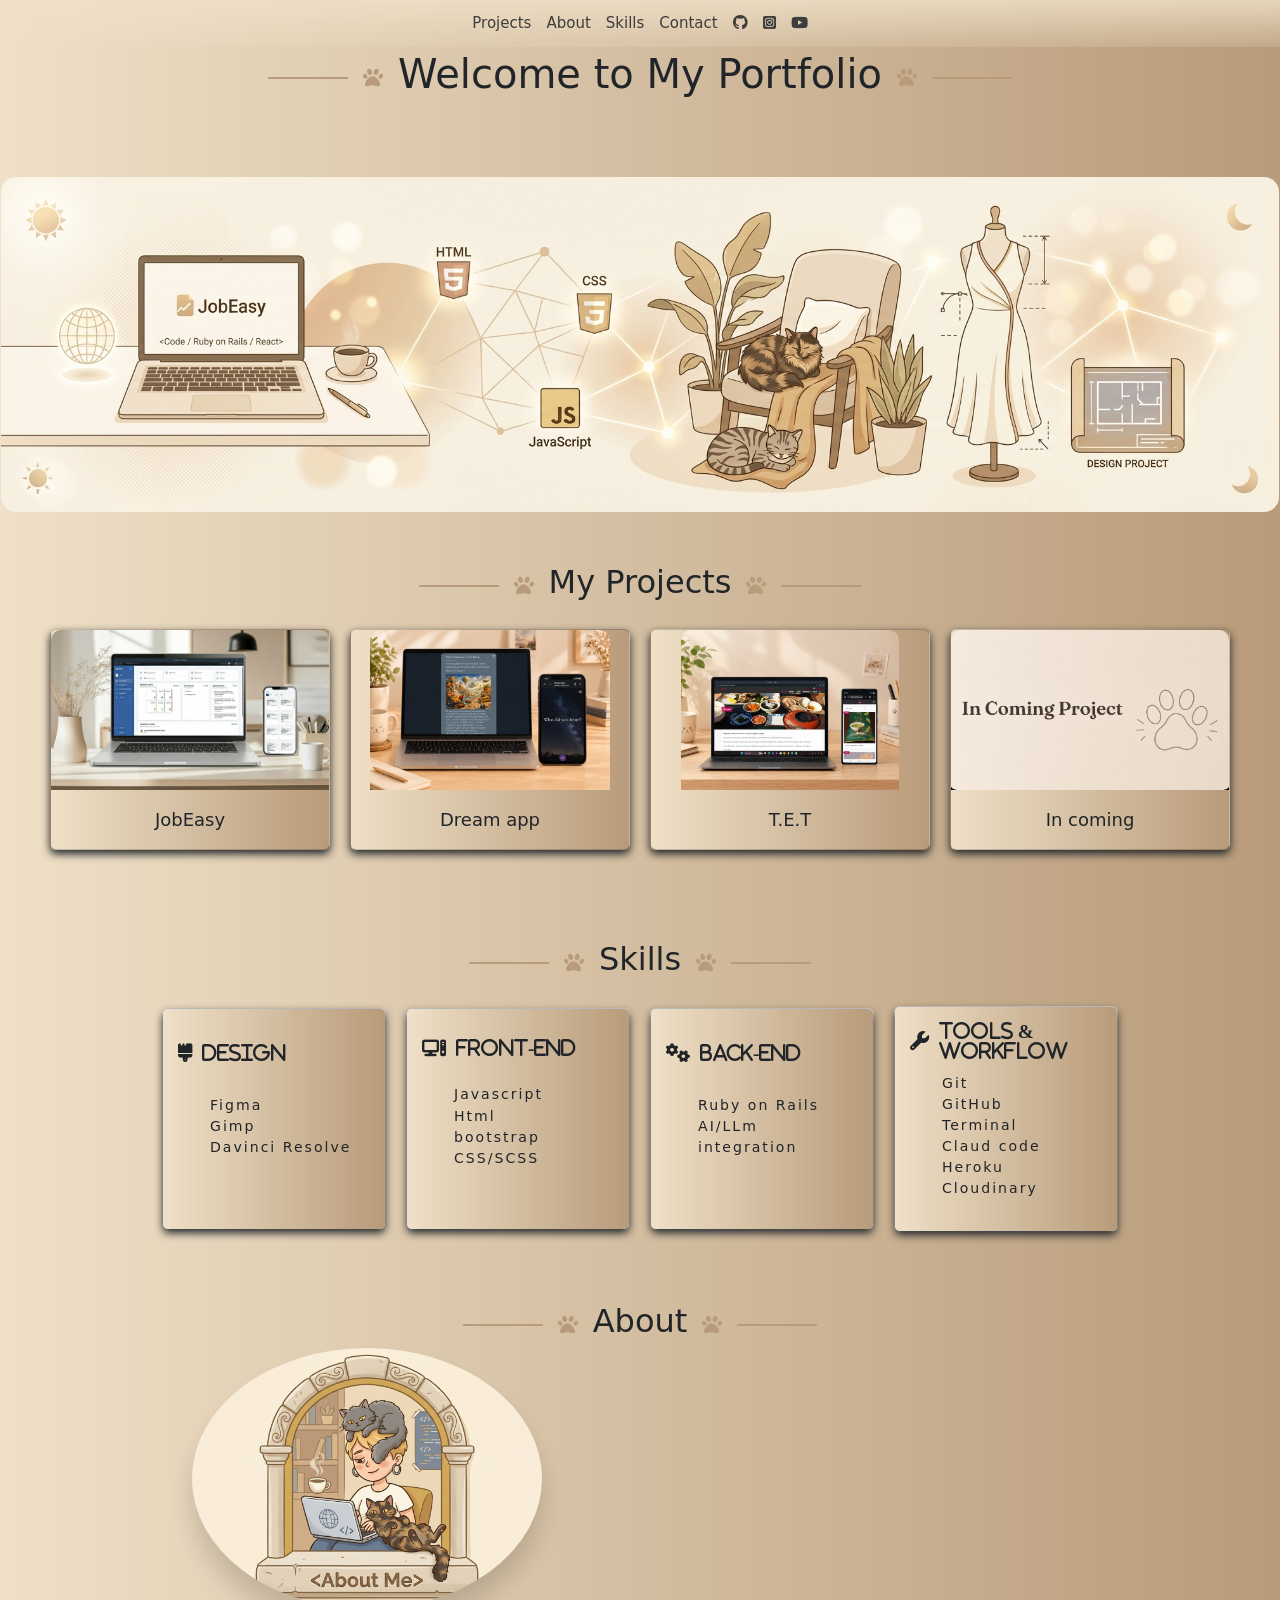
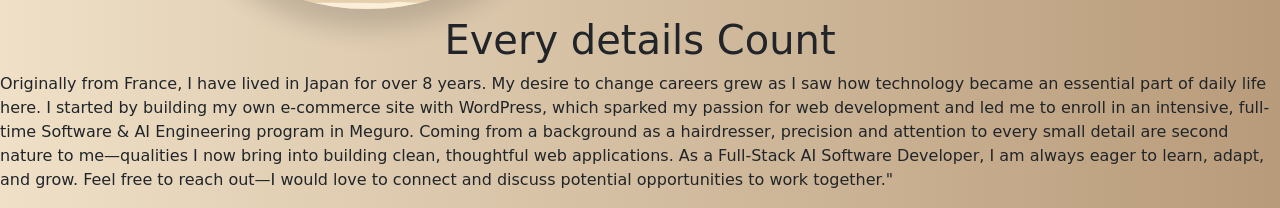
==== index.html @ d5631d63 "section about me" ====
<!DOCTYPE html>
<html lang="en">
<head>
  <meta charset="UTF-8">
  <meta name="viewport" content="width=device-width, initial-scale=1.0">
  <title>My Portfolio</title>
  <!-- FontAwesome for the paw icons -->
  <link rel="stylesheet" href="https://cdnjs.cloudflare.com/ajax/libs/font-awesome/6.4.0/css/all.min.css">
  <!-- Corrected href attribute below -->
  <link rel="stylesheet" href="style.css">
  <link href="https://cdn.jsdelivr.net/npm/bootstrap@5.3.8/dist/css/bootstrap.min.css" rel="stylesheet" integrity="sha384-sRIl4kxILFvY47J16cr9ZwB07vP4J8+LH7qKQnuqkuIAvNWLzeN8tE5YBujZqJLB" crossorigin="anonymous">
</head>

<body>

  <header>
  <nav class="menu-nav">
    <a href="index.html" style="text-decoration: none; color:#3D3D3D"> Projects</a>
    <a href="index.html" style="text-decoration: none; color:#3D3D3D"> About</a>
    <a href="index.html" style="text-decoration: none; color:#3D3D3D"> Skills</a>
    <a href="index.html" style="text-decoration: none; color:#3D3D3D"> Contact</a>
     <a href="https://github.com/molikahaikal-ctrl" target="_blank" style="color:#3D3D3D; text-decoration: none;">
      <i class="fa-brands fa-github"></i>
     </a>
      <a href="https://www.instagram.com/moli74188/" target="_blank" style="color:#3D3D3D; text-decoration: none;">
      <i class="fa-brands fa-square-instagram"></i>
      </a>
      <a href="https://www.youtube.com/@molikaco5816" target="_blank" style="color:#3D3D3D; text-decoration: none;">
      <i class="fa-brands fa-youtube"></i>
      </a>
  </nav>
</header>

  <div class="title-decoration">
    <span class="line"></span>
    <i class="fa-solid fa-paw"></i>
    <h1>Welcome to My Portfolio</h1>
    <i class="fa-solid fa-paw"></i>
    <span class="line"></span>
  </div>

  <div class="Hero">
   <img src="image/the hero.png" alt="main picture">
  </div>

<!--<div class="social-media">
  <a href="https://github.com/molikahaikal-ctrl" target="_blank" style="color:#3D3D3D; text-decoration: none;">
  <i class="fa-brands fa-github"></i>
  </a>
  <a href="https://www.instagram.com/moli74188/" target="_blank" style="color:#3D3D3D; text-decoration: none;">
  <i class="fa-brands fa-square-instagram"></i>
  </a>
  <a href="https://www.youtube.com/@molikaco5816" target="_blank" style="color:#3D3D3D; text-decoration: none;">
    <i class="fa-brands fa-youtube"></i>
  </a>
</div>-->

<section class="Projects">
  <div class="title-decoration">
    <span class="line"></span>
    <i class="fa-solid fa-paw"></i>
    <h2>My Projects</h2>
    <i class="fa-solid fa-paw"></i>
    <span class="line"></span>
  </div>


 <div class="projects-container">
    <div class="card project-card card-1">
      <a href="https://job-easy-bdb52d6fee79.herokuapp.com/">
      <img src="image/project1-mockup.png" class="card-img-top" alt="JobEasy">
      </a>
      <div class="card-body">
        <span class="project-title">JobEasy</span>
      </div>
    </div>

    <div class="card project-card card-2">
      <a href="https://dream-app-lewagon-991343bdff0f.herokuapp.com/" target="_blank" rel="noopner">
      <img src="image/project2-mockup.png" class="card-img-top" alt="Dream app">
      </a>
      <div class="card-body">
        <span class="project-title">Dream app</span>
      </div>
    </div>


    <div class="card project-card card-3">
      <a href="https://www.tethe-easts-taste.com/" target="_blank" rel="noopner">
      <img src="image/project3-mockup.png" class="card-img-top" alt="T.E.T">
      </a>
      <div class="card-body">
        <span class="project-title">T.E.T</span>
      </div>
    </div>


    <div class="card project-card card-4">
      <img src="image/project4-mockup.png" class="card-img-top" alt="Project 4">
      <div class="card-body">
        <span class="project-title">In coming</span>
      </div>
    </div>
  </div>
</section>


<section class="Skills">
  <div class="title-decoration">
    <span class="line"></span>
    <i class="fa-solid fa-paw"></i>
    <h2>Skills</h2>
    <i class="fa-solid fa-paw"></i>
    <span class="line"></span>
  </div>

<div class="Skills-container">
  <div class="card" style="width: 14rem;">
    <div class="card-body-skills">
    <i class="fa-solid fa-brush skill-heading">Design</i>
    <ul class="list-style-type">
      <li>Figma</li>
      <li>Gimp</li>
      <li>Davinci Resolve</li>
    </ul>
  </div>
  </div>
  <div class="card" style="width: 14rem;">
    <div class="card-body-skills">
    <i class="fa-solid fa-computer skill-heading">Front-End</i>
      <ul class="list-style-type">
      <li>Javascript</li>
      <li>Html</li>
      <li>bootstrap</li>
      <li>CSS/SCSS</li>
    </ul>
</div>
  </div>

<div class="card" style="width: 14rem;">
    <div class="card-body-skills">
      <i class="fa-solid fa-gears skill-heading">Back-End</i>
       <ul class="list-style-type">
      <li>Ruby on Rails</li>
      <li>AI/LLm integration</li>
    </ul>
</div>
  </div>

<div class="card" style="width: 14rem;">
  <div class="card-body-skills">
    <i class="fa-solid fa-wrench skill-heading">Tools & WorkFlow</i>
      <ul class="list-style-type">
      <li>Git</li>
      <li>GitHub</li>
      <li>Terminal</li>
      <li>Claud code</li>
      <li>Heroku</li>
      <li>Cloudinary</li>
      </ul>
  </div>
  </div>
  </div>
</section>

<section class="Projects">
  <div class="title-decoration">
    <span class="line"></span>
    <i class="fa-solid fa-paw"></i>
    <h2>About</h2>
    <i class="fa-solid fa-paw"></i>
    <span class="line"></span>
  </div>

  <div class="picture">
    <img src="image/about-me.png" class="about-me" alt="who I am">
  </div>

  <div class="introduction">
    <h1 class="title"> Every details Count</h1>
    <p>Originally from France, I have lived in Japan for over 8 years. My desire to change careers grew as I saw how technology became an essential part of daily life here.
      I started by building my own e-commerce site with WordPress, which sparked my passion for web development and led me to enroll in an intensive,
       full-time Software & AI Engineering program in Meguro.
      Coming from a background as a hairdresser, precision and attention to every small detail are second nature to me—qualities I now bring into building clean, thoughtful web applications.
      As a Full-Stack AI Software Developer, I am always eager to learn, adapt, and grow.
      Feel free to reach out—I would love to connect and discuss potential opportunities to work together."
    </p>
  </div>
</section>
<!--<script src="Hero.js"></script>/-->
</body>
</html>
---- style.css ----
body {
  background: linear-gradient(to right, #EFE0C7, #B89B7A);
  margin: 0;
  font-family: Arial, sans-serif;
}

h1,
h2 {
  text-align: center;
  color: #3D3D3D;
  font-size: 36px;
  margin: 0;
}

.Hero {
  width: 100%;
  display: flex;
  justify-content: center;
  align-items: center;
  padding: 1px;
  margin-top: 70px;
}

.Hero img {
  width: 100%;
  max-width: 1400px;
  height: auto;
  /* heigh was at 550px i change to auto*/
  display: block;
  border-radius: 15px;
  object-fit: cover;
  max-height: 550px;
  /*add this max-heigh*/

}

.projects-container {
  display: flex;
  justify-content: center;
  gap: 20px;
  flex-wrap: wrap;
  padding: 20px 15px;
}

.project-card {
  width: 100%;
  /* the width was at 220px*/
  max-width: 280px;
  height: auto;
  /* heigh was at 160px*/
  border-radius: 10px;
  background-color: #B89B7A !important;
  align-items: center;
  justify-content: center;
  color: #EFE0C7;
  font-size: 18px;
  cursor: pointer;
  opacity: 0;
  box-shadow: 0 4px 8px;
}

.card-1 {
  animation: slideFromTopLeft 1s ease-out forwards;
  animation-delay: 0.2s;
  background: linear-gradient(to right, #EFE0C7, #B89B7A);

}

.card-2 {
  animation: slideFromTopLeft 1s ease-out forwards;
  animation-delay: 0.5s;
  background: linear-gradient(to right, #EFE0C7, #B89B7A);
}

.card-3 {
  animation: slideFromTopRight 1s ease-out forwards;
  animation-delay: 0.5s;
  background: linear-gradient(to right, #EFE0C7, #B89B7A);
}

.card-4 {
  animation: slideFromTopRight 1s ease-out forwards;
  animation-delay: 0.2s;
  background: linear-gradient(to right, #EFE0C7, #B89B7A);
}

@keyframes slideFromTopLeft {
  from {
    opacity: 0;
    transform: translate(-200px, -200px);
  }

  to {
    opacity: 1;
    transform: translate(0, 0);
  }
}

@keyframes slideFromTopRight {
  from {
    opacity: 0;
    transform: translate(200px, -200px);
  }

  to {
    opacity: 1;
    transform: translate(0, 0);
  }
}

/* Title Decoration & Lines Fix */
.title-decoration {
  display: flex;
  align-items: center;
  justify-content: center;
  gap: 15px;
  padding-top: 50px;
}

.line {
  height: 2px;
  width: 80px;
  /* Added explicit width so lines are visible */
  background-color: #B89B7A;
}

.fa-paw {
  font-size: 20px;
  color: #B89B7A;
}

.project-card img {
  width: 100%;
  /*the width was at 220px*/
  height: 160px;
  object-fit: cover;
  /*display: block;*/
  /*opacity: 10px;*/
  border-radius: 10px 10px 0 0;
  /*align-items: center;*/
  cursor: pointer;
  /*justify-content: center;*/
  /*display: flex;*/
}

.project-info {
  height: 35px;
  align-items: center;
  justify-content: center;
  font-size: 16px;
  display: flex;
}

/*.social-media {
  display: flex;
  gap: 12px;
  font-size: 32px;
  color: #3D3D3D;
  align-items: flex-start;
  text-decoration: none;
  margin-left: 10%;
}*/

.Skills {
  display: flex;
  justify-content: center;
  gap: 20px;
  flex-wrap: wrap;
  padding: 20px 15px;
}

.Skills-container {
  display: flex;
  justify-content: center;
  align-items: center;
  gap: 20px;
  flex-wrap: wrap;
  width: 100%;
}

.card-body-skills {
  background: linear-gradient(to right, #EFE0C7, #B89B7A);
  align-items: normal;
  width: 100%;
  /*the width was at 220px*/
  height: auto;
  /*height was at 220px*/
  max-width: 280px;
  min-height: 220px;
  box-shadow: 0 4px 8px;
  border-radius: 5px;
  display: grid;
  padding: 15px;
  font-size: 88%;
}

.skill-heading {
  font-size: 1.2rem;
  font-weight: none;
  display: flex;
  align-items: center;
  gap: 10px;
  margin-bottom: 12px;
}


.list-style-type {
  list-style: none;
  letter-spacing: 2px;
  word-spacing: 10%;
}

.menu-nav {
  position: fixed;
  top: 0;
  left: 0;
  width: 100%;
  z-index: 1000;
  padding: 12px 0;
  display: flex;
  gap: 15px;
  font-size: 25px;
  align-items: center;
  justify-content: center;
  align-items: center;
  flex-wrap: wrap;
  background: linear-gradient(to bottom,
      rgba(239, 224, 199, 0.85),
      rgba(239, 224, 199, 0.2));
  backdrop-filter: blur(8px);
  -webkit-backdrop-filter: blur(8px);
}

@media screen and (max-width: 767px) {

  h1,
  h2 {
    font-size: 26px;
  }

  .title-decoration {
    gap: 10px;
    padding-top: 50px;
  }

  .line {
    width: 40px;
  }
}

@media screen and (min-width: 767px) {
  .social-media {
    margin-left: 10%;
    justify-content: flex-start;
  }

  .menu-nav {
    font-size: 15px;
  }
}

.picture {
  display: inline-block;
  border-radius: 50%;
  box-shadow: 0 20px 25px rgba(0, 0, 0, 0.15);
  /* Shadow sitting smoothly on the outside */
  overflow: hidden;
  margin-left: 15%;
}

.about-me {
  width: 100%;
  max-width: 350px;
  height: auto;
  display: block;
}
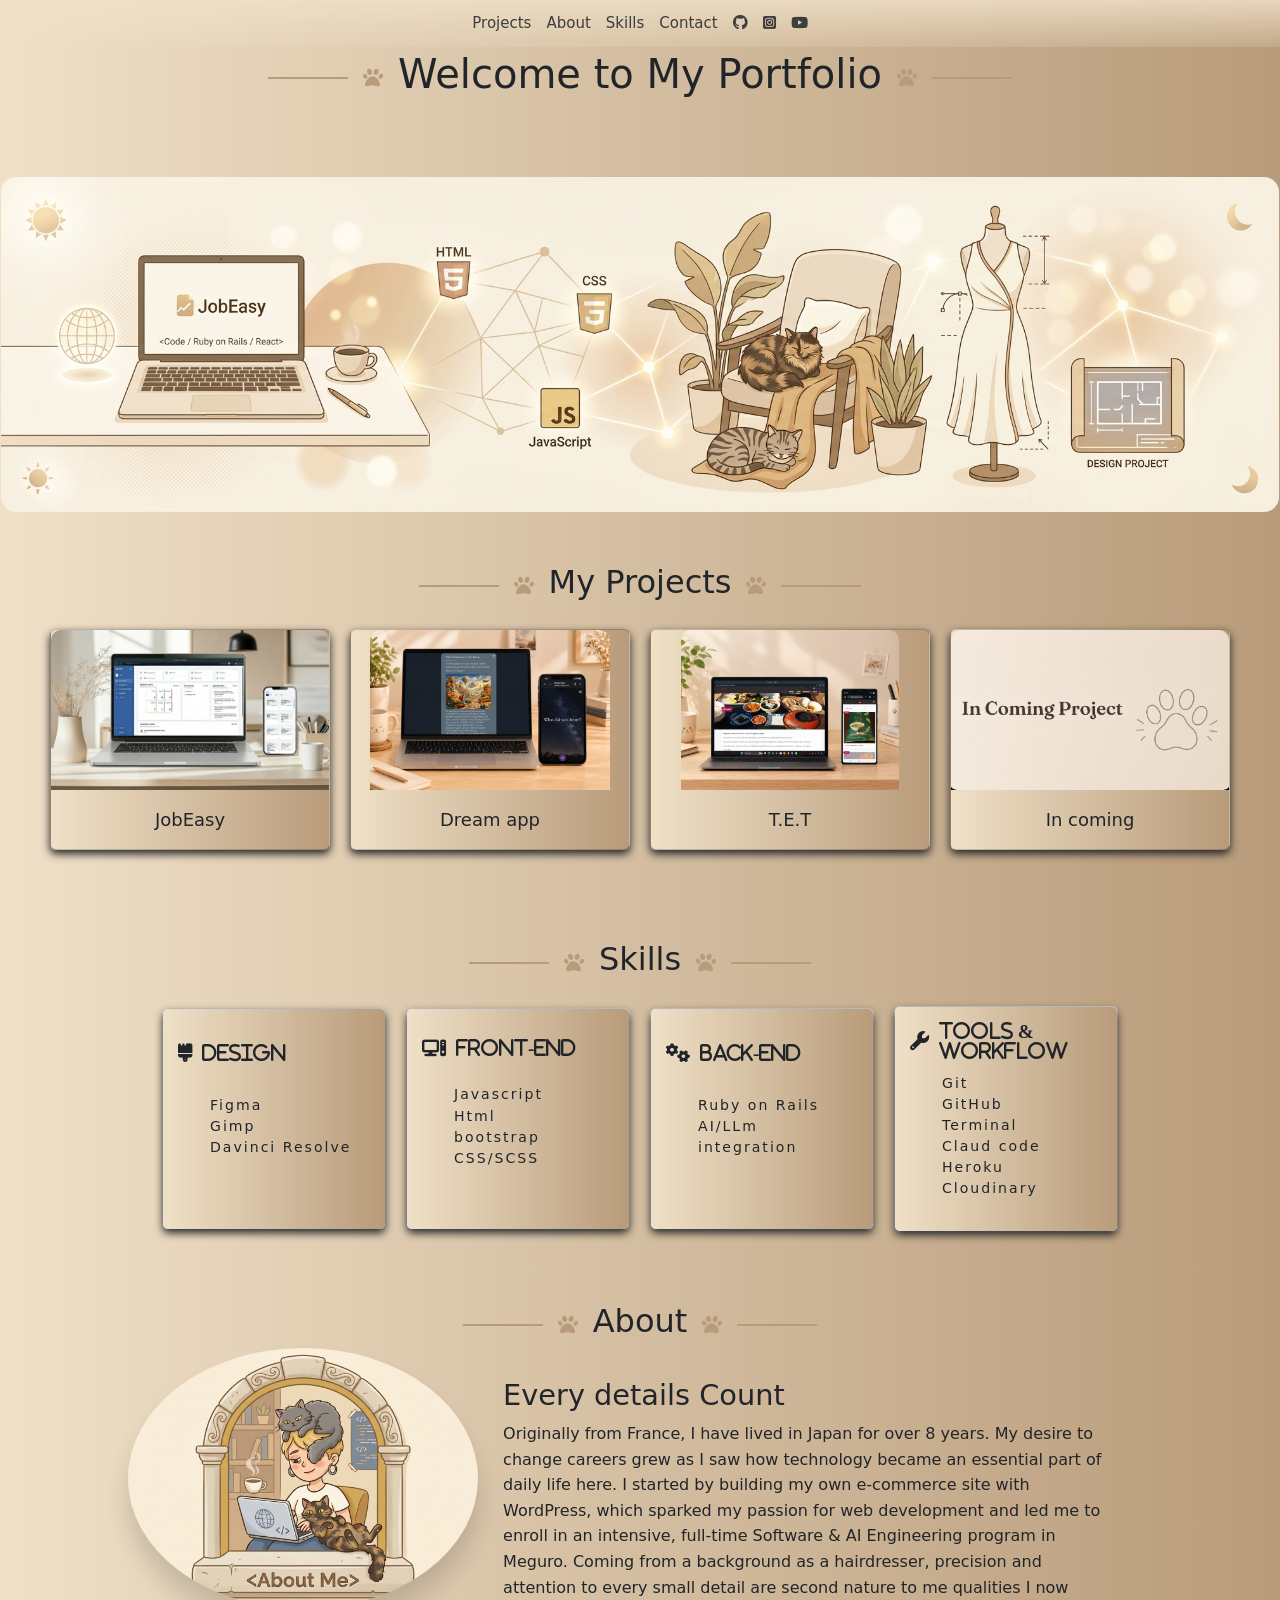
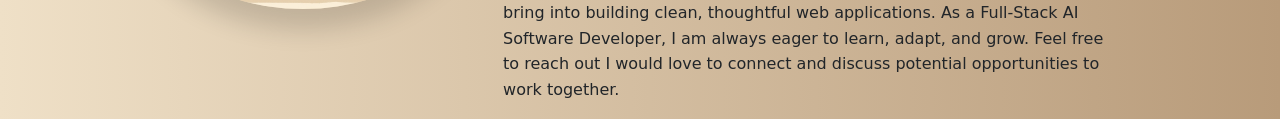
==== commit c9c9f445: "about me section, desgin and creation" ====
--- a/index.html
+++ b/index.html
@@ -1,5 +1,6 @@
 <!DOCTYPE html>
 <html lang="en">
+
 <head>
   <meta charset="UTF-8">
   <meta name="viewport" content="width=device-width, initial-scale=1.0">
@@ -8,28 +9,29 @@
   <link rel="stylesheet" href="https://cdnjs.cloudflare.com/ajax/libs/font-awesome/6.4.0/css/all.min.css">
   <!-- Corrected href attribute below -->
   <link rel="stylesheet" href="style.css">
-  <link href="https://cdn.jsdelivr.net/npm/bootstrap@5.3.8/dist/css/bootstrap.min.css" rel="stylesheet" integrity="sha384-sRIl4kxILFvY47J16cr9ZwB07vP4J8+LH7qKQnuqkuIAvNWLzeN8tE5YBujZqJLB" crossorigin="anonymous">
+  <link href="https://cdn.jsdelivr.net/npm/bootstrap@5.3.8/dist/css/bootstrap.min.css" rel="stylesheet"
+    integrity="sha384-sRIl4kxILFvY47J16cr9ZwB07vP4J8+LH7qKQnuqkuIAvNWLzeN8tE5YBujZqJLB" crossorigin="anonymous">
 </head>
 
 <body>
 
   <header>
-  <nav class="menu-nav">
-    <a href="index.html" style="text-decoration: none; color:#3D3D3D"> Projects</a>
-    <a href="index.html" style="text-decoration: none; color:#3D3D3D"> About</a>
-    <a href="index.html" style="text-decoration: none; color:#3D3D3D"> Skills</a>
-    <a href="index.html" style="text-decoration: none; color:#3D3D3D"> Contact</a>
-     <a href="https://github.com/molikahaikal-ctrl" target="_blank" style="color:#3D3D3D; text-decoration: none;">
-      <i class="fa-brands fa-github"></i>
-     </a>
+    <nav class="menu-nav">
+      <a href="index.html" style="text-decoration: none; color:#3D3D3D"> Projects</a>
+      <a href="index.html" style="text-decoration: none; color:#3D3D3D"> About</a>
+      <a href="index.html" style="text-decoration: none; color:#3D3D3D"> Skills</a>
+      <a href="index.html" style="text-decoration: none; color:#3D3D3D"> Contact</a>
+      <a href="https://github.com/molikahaikal-ctrl" target="_blank" style="color:#3D3D3D; text-decoration: none;">
+        <i class="fa-brands fa-github"></i>
+      </a>
       <a href="https://www.instagram.com/moli74188/" target="_blank" style="color:#3D3D3D; text-decoration: none;">
-      <i class="fa-brands fa-square-instagram"></i>
+        <i class="fa-brands fa-square-instagram"></i>
       </a>
       <a href="https://www.youtube.com/@molikaco5816" target="_blank" style="color:#3D3D3D; text-decoration: none;">
-      <i class="fa-brands fa-youtube"></i>
+        <i class="fa-brands fa-youtube"></i>
       </a>
-  </nav>
-</header>
+    </nav>
+  </header>
 
   <div class="title-decoration">
     <span class="line"></span>
@@ -40,10 +42,10 @@
   </div>
 
   <div class="Hero">
-   <img src="image/the hero.png" alt="main picture">
+    <img src="image/the hero.png" alt="main picture">
   </div>
 
-<!--<div class="social-media">
+  <!--<div class="social-media">
   <a href="https://github.com/molikahaikal-ctrl" target="_blank" style="color:#3D3D3D; text-decoration: none;">
   <i class="fa-brands fa-github"></i>
   </a>
@@ -55,138 +57,143 @@
   </a>
 </div>-->
 
-<section class="Projects">
-  <div class="title-decoration">
-    <span class="line"></span>
-    <i class="fa-solid fa-paw"></i>
-    <h2>My Projects</h2>
-    <i class="fa-solid fa-paw"></i>
-    <span class="line"></span>
-  </div>
-
-
- <div class="projects-container">
-    <div class="card project-card card-1">
-      <a href="https://job-easy-bdb52d6fee79.herokuapp.com/">
-      <img src="image/project1-mockup.png" class="card-img-top" alt="JobEasy">
-      </a>
-      <div class="card-body">
-        <span class="project-title">JobEasy</span>
-      </div>
-    </div>
-
-    <div class="card project-card card-2">
-      <a href="https://dream-app-lewagon-991343bdff0f.herokuapp.com/" target="_blank" rel="noopner">
-      <img src="image/project2-mockup.png" class="card-img-top" alt="Dream app">
-      </a>
-      <div class="card-body">
-        <span class="project-title">Dream app</span>
-      </div>
+  <section class="Projects">
+    <div class="title-decoration">
+      <span class="line"></span>
+      <i class="fa-solid fa-paw"></i>
+      <h2>My Projects</h2>
+      <i class="fa-solid fa-paw"></i>
+      <span class="line"></span>
     </div>
 
 
-    <div class="card project-card card-3">
-      <a href="https://www.tethe-easts-taste.com/" target="_blank" rel="noopner">
-      <img src="image/project3-mockup.png" class="card-img-top" alt="T.E.T">
-      </a>
-      <div class="card-body">
-        <span class="project-title">T.E.T</span>
+    <div class="projects-container">
+      <div class="card project-card card-1">
+        <img src="image/project1-mockup.png" class="card-img-top" alt="JobEasy">
+        </a>
+        <div class="card-body">
+          <span class="project-title">JobEasy</span>
+        </div>
+      </div>
+
+      <div class="card project-card card-2">
+        <a href="https://dream-app-lewagon-991343bdff0f.herokuapp.com/" target="_blank" rel="noopner">
+          <img src="image/project2-mockup.png" class="card-img-top" alt="Dream app">
+        </a>
+        <div class="card-body">
+          <span class="project-title">Dream app</span>
+        </div>
+      </div>
+
+
+      <div class="card project-card card-3">
+        <a href="https://www.tethe-easts-taste.com/" target="_blank" rel="noopner">
+          <img src="image/project3-mockup.png" class="card-img-top" alt="T.E.T">
+        </a>
+        <div class="card-body">
+          <span class="project-title">T.E.T</span>
+        </div>
+      </div>
+
+
+      <div class="card project-card card-4">
+        <img src="image/project4-mockup.png" class="card-img-top" alt="Project 4">
+        <div class="card-body">
+          <span class="project-title">In coming</span>
+        </div>
       </div>
     </div>
+  </section>
 
 
-    <div class="card project-card card-4">
-      <img src="image/project4-mockup.png" class="card-img-top" alt="Project 4">
-      <div class="card-body">
-        <span class="project-title">In coming</span>
+  <section class="Skills">
+    <div class="title-decoration">
+      <span class="line"></span>
+      <i class="fa-solid fa-paw"></i>
+      <h2>Skills</h2>
+      <i class="fa-solid fa-paw"></i>
+      <span class="line"></span>
+    </div>
+
+    <div class="Skills-container">
+      <div class="card" style="width: 14rem;">
+        <div class="card-body-skills">
+          <i class="fa-solid fa-brush skill-heading">Design</i>
+          <ul class="list-style-type">
+            <li>Figma</li>
+            <li>Gimp</li>
+            <li>Davinci Resolve</li>
+          </ul>
+        </div>
+      </div>
+      <div class="card" style="width: 14rem;">
+        <div class="card-body-skills">
+          <i class="fa-solid fa-computer skill-heading">Front-End</i>
+          <ul class="list-style-type">
+            <li>Javascript</li>
+            <li>Html</li>
+            <li>bootstrap</li>
+            <li>CSS/SCSS</li>
+          </ul>
+        </div>
+      </div>
+
+      <div class="card" style="width: 14rem;">
+        <div class="card-body-skills">
+          <i class="fa-solid fa-gears skill-heading">Back-End</i>
+          <ul class="list-style-type">
+            <li>Ruby on Rails</li>
+            <li>AI/LLm integration</li>
+          </ul>
+        </div>
+      </div>
+
+      <div class="card" style="width: 14rem;">
+        <div class="card-body-skills">
+          <i class="fa-solid fa-wrench skill-heading">Tools & WorkFlow</i>
+          <ul class="list-style-type">
+            <li>Git</li>
+            <li>GitHub</li>
+            <li>Terminal</li>
+            <li>Claud code</li>
+            <li>Heroku</li>
+            <li>Cloudinary</li>
+          </ul>
+        </div>
       </div>
     </div>
-  </div>
-</section>
+  </section>
 
+  <section class="Projects">
+    <div class="title-decoration">
+      <span class="line"></span>
+      <i class="fa-solid fa-paw"></i>
+      <h2>About</h2>
+      <i class="fa-solid fa-paw"></i>
+      <span class="line"></span>
+    </div>
 
-<section class="Skills">
-  <div class="title-decoration">
-    <span class="line"></span>
-    <i class="fa-solid fa-paw"></i>
-    <h2>Skills</h2>
-    <i class="fa-solid fa-paw"></i>
-    <span class="line"></span>
-  </div>
+    <div class="picture">
+      <img src="image/about-me.png" class="about-me" alt="who I am">
+    </div>
 
-<div class="Skills-container">
-  <div class="card" style="width: 14rem;">
-    <div class="card-body-skills">
-    <i class="fa-solid fa-brush skill-heading">Design</i>
-    <ul class="list-style-type">
-      <li>Figma</li>
-      <li>Gimp</li>
-      <li>Davinci Resolve</li>
-    </ul>
-  </div>
-  </div>
-  <div class="card" style="width: 14rem;">
-    <div class="card-body-skills">
-    <i class="fa-solid fa-computer skill-heading">Front-End</i>
-      <ul class="list-style-type">
-      <li>Javascript</li>
-      <li>Html</li>
-      <li>bootstrap</li>
-      <li>CSS/SCSS</li>
-    </ul>
-</div>
-  </div>
+    <div class="introduction">
+      <h3 class="title"> Every details Count</h3>
+      <div class="paragraphe">
+        <p>Originally from France, I have lived in Japan for over 8 years. My desire to change careers grew as I saw how
+          technology became an essential part of daily life here.
+          I started by building my own e-commerce site with WordPress, which sparked my passion for web development and
+          led me to enroll in an intensive,
+          full-time Software & AI Engineering program in Meguro.
+          Coming from a background as a hairdresser, precision and attention to every small detail are second nature to
+          me qualities I now bring into building clean, thoughtful web applications.
+          As a Full-Stack AI Software Developer, I am always eager to learn, adapt, and grow.
+          Feel free to reach out I would love to connect and discuss potential opportunities to work together.
+        </p>
+      </div>
+    </div>
+  </section>
+  <!--<script src="Hero.js"></script>/-->
+</body>
 
-<div class="card" style="width: 14rem;">
-    <div class="card-body-skills">
-      <i class="fa-solid fa-gears skill-heading">Back-End</i>
-       <ul class="list-style-type">
-      <li>Ruby on Rails</li>
-      <li>AI/LLm integration</li>
-    </ul>
-</div>
-  </div>
-
-<div class="card" style="width: 14rem;">
-  <div class="card-body-skills">
-    <i class="fa-solid fa-wrench skill-heading">Tools & WorkFlow</i>
-      <ul class="list-style-type">
-      <li>Git</li>
-      <li>GitHub</li>
-      <li>Terminal</li>
-      <li>Claud code</li>
-      <li>Heroku</li>
-      <li>Cloudinary</li>
-      </ul>
-  </div>
-  </div>
-  </div>
-</section>
-
-<section class="Projects">
-  <div class="title-decoration">
-    <span class="line"></span>
-    <i class="fa-solid fa-paw"></i>
-    <h2>About</h2>
-    <i class="fa-solid fa-paw"></i>
-    <span class="line"></span>
-  </div>
-
-  <div class="picture">
-    <img src="image/about-me.png" class="about-me" alt="who I am">
-  </div>
-
-  <div class="introduction">
-    <h1 class="title"> Every details Count</h1>
-    <p>Originally from France, I have lived in Japan for over 8 years. My desire to change careers grew as I saw how technology became an essential part of daily life here.
-      I started by building my own e-commerce site with WordPress, which sparked my passion for web development and led me to enroll in an intensive,
-       full-time Software & AI Engineering program in Meguro.
-      Coming from a background as a hairdresser, precision and attention to every small detail are second nature to me—qualities I now bring into building clean, thoughtful web applications.
-      As a Full-Stack AI Software Developer, I am always eager to learn, adapt, and grow.
-      Feel free to reach out—I would love to connect and discuss potential opportunities to work together."
-    </p>
-  </div>
-</section>
-<!--<script src="Hero.js"></script>/-->
-</body>
 </html>
--- a/style.css
+++ b/style.css
@@ -151,15 +151,7 @@
   display: flex;
 }
 
-/*.social-media {
-  display: flex;
-  gap: 12px;
-  font-size: 32px;
-  color: #3D3D3D;
-  align-items: flex-start;
-  text-decoration: none;
-  margin-left: 10%;
-}*/
+
 
 .Skills {
   display: flex;
@@ -265,7 +257,7 @@
   box-shadow: 0 20px 25px rgba(0, 0, 0, 0.15);
   /* Shadow sitting smoothly on the outside */
   overflow: hidden;
-  margin-left: 15%;
+  margin-left: 10%;
 }
 
 .about-me {
@@ -274,3 +266,24 @@
   height: auto;
   display: block;
 }
+
+.introduction {
+  display: inline-block;
+  vertical-align: top;
+  width: 55%;
+  max-width: 650px;
+  padding: 0 20px;
+  text-align: left;
+}
+
+.title {
+  font-size: 1.8rem;
+  margin-top: 5%;
+}
+
+.paragraphe {
+  text-align: left;
+  /* Centers the paragraph text */
+  line-height: 1.6;
+  /* Adds comfortable spacing between text lines */
+}
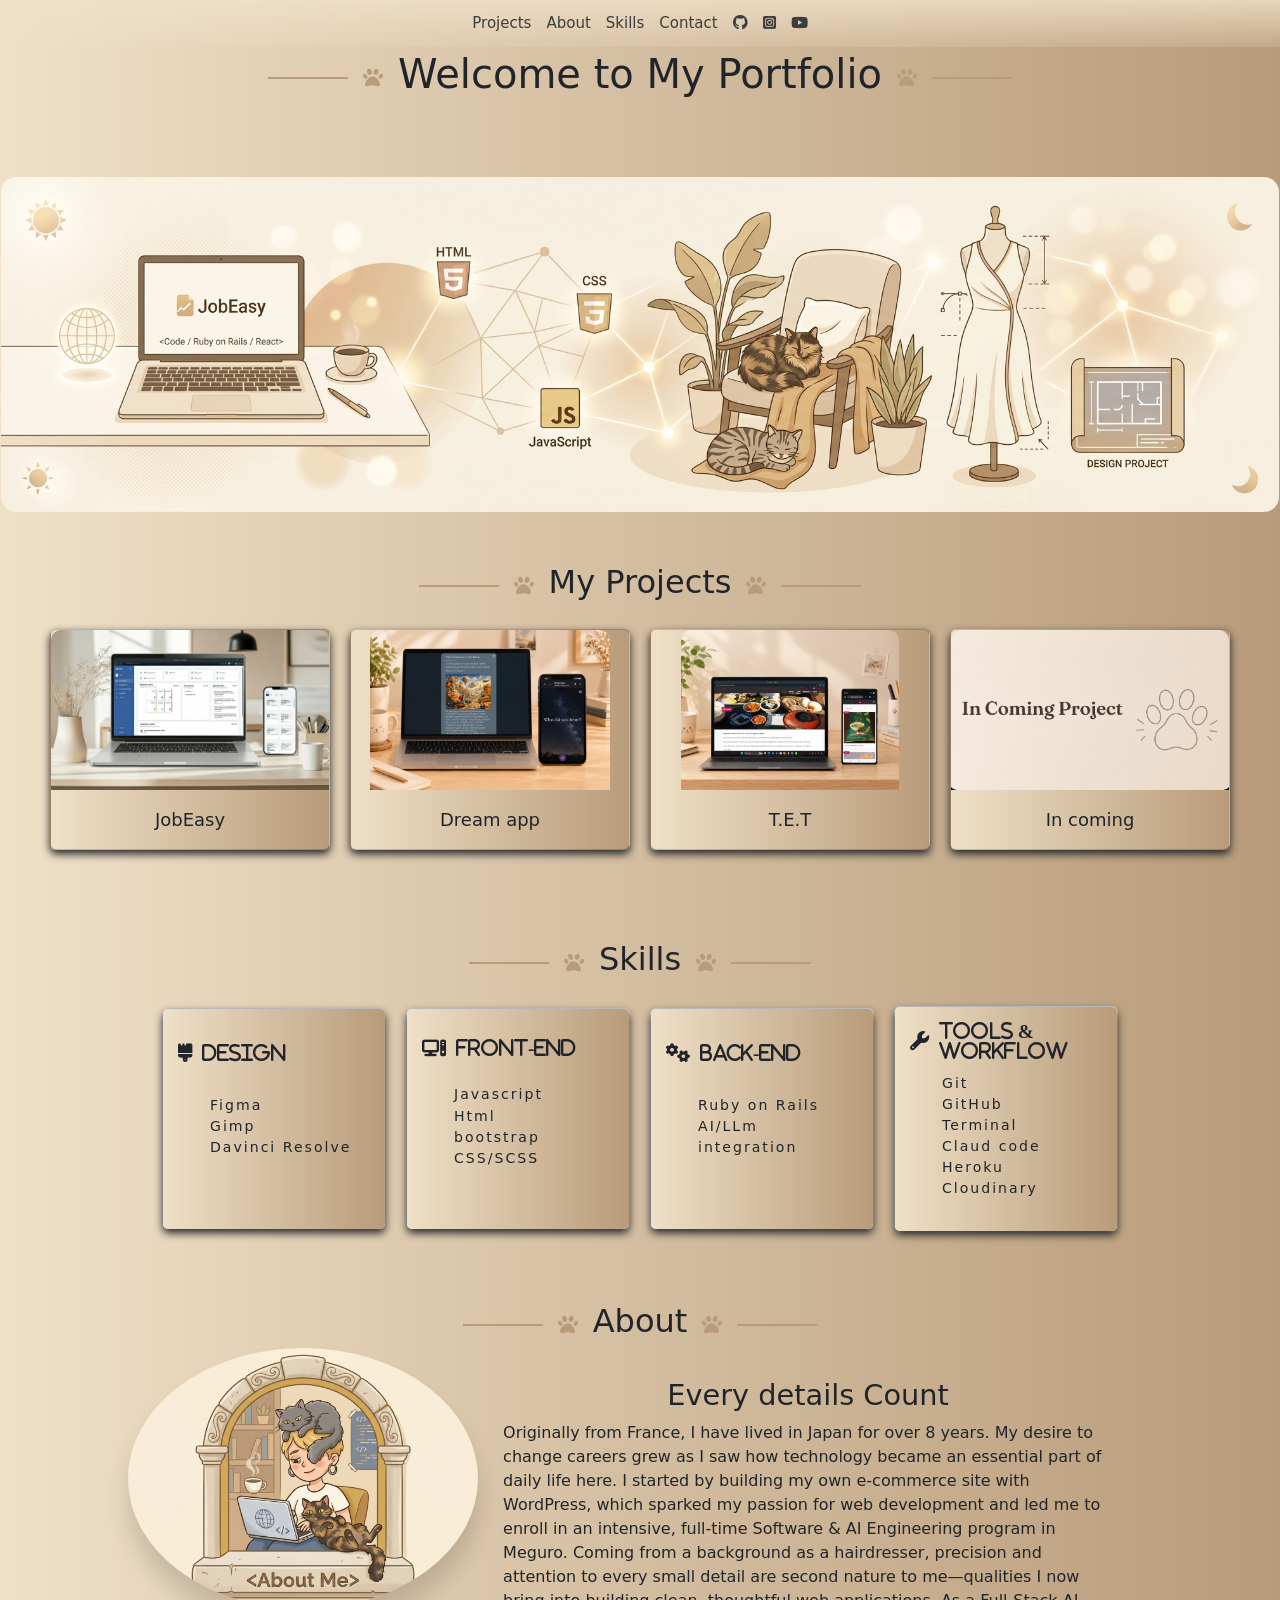
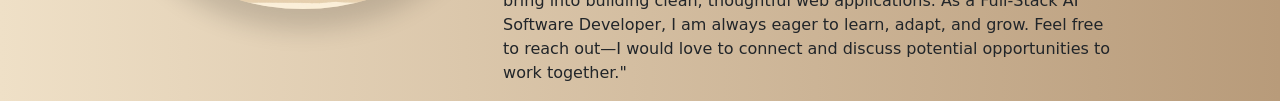
==== commit f0b7c7e9: "formatting" ====
--- a/index.html
+++ b/index.html
@@ -69,7 +69,8 @@
 
     <div class="projects-container">
       <div class="card project-card card-1">
-        <img src="image/project1-mockup.png" class="card-img-top" alt="JobEasy">
+        <a href="https://job-easy-bdb52d6fee79.herokuapp.com/">
+          <img src="image/project1-mockup.png" class="card-img-top" alt="JobEasy">
         </a>
         <div class="card-body">
           <span class="project-title">JobEasy</span>
@@ -164,7 +165,7 @@
     </div>
   </section>
 
-  <section class="Projects">
+  <section class="About">
     <div class="title-decoration">
       <span class="line"></span>
       <i class="fa-solid fa-paw"></i>
@@ -178,19 +179,17 @@
     </div>
 
     <div class="introduction">
-      <h3 class="title"> Every details Count</h3>
-      <div class="paragraphe">
-        <p>Originally from France, I have lived in Japan for over 8 years. My desire to change careers grew as I saw how
-          technology became an essential part of daily life here.
-          I started by building my own e-commerce site with WordPress, which sparked my passion for web development and
-          led me to enroll in an intensive,
-          full-time Software & AI Engineering program in Meguro.
-          Coming from a background as a hairdresser, precision and attention to every small detail are second nature to
-          me qualities I now bring into building clean, thoughtful web applications.
-          As a Full-Stack AI Software Developer, I am always eager to learn, adapt, and grow.
-          Feel free to reach out I would love to connect and discuss potential opportunities to work together.
-        </p>
-      </div>
+      <h1 class="title"> Every details Count</h1>
+      <p>Originally from France, I have lived in Japan for over 8 years. My desire to change careers grew as I saw how
+        technology became an essential part of daily life here.
+        I started by building my own e-commerce site with WordPress, which sparked my passion for web development and
+        led me to enroll in an intensive,
+        full-time Software & AI Engineering program in Meguro.
+        Coming from a background as a hairdresser, precision and attention to every small detail are second nature to
+        me—qualities I now bring into building clean, thoughtful web applications.
+        As a Full-Stack AI Software Developer, I am always eager to learn, adapt, and grow.
+        Feel free to reach out—I would love to connect and discuss potential opportunities to work together."
+      </p>
     </div>
   </section>
   <!--<script src="Hero.js"></script>/-->
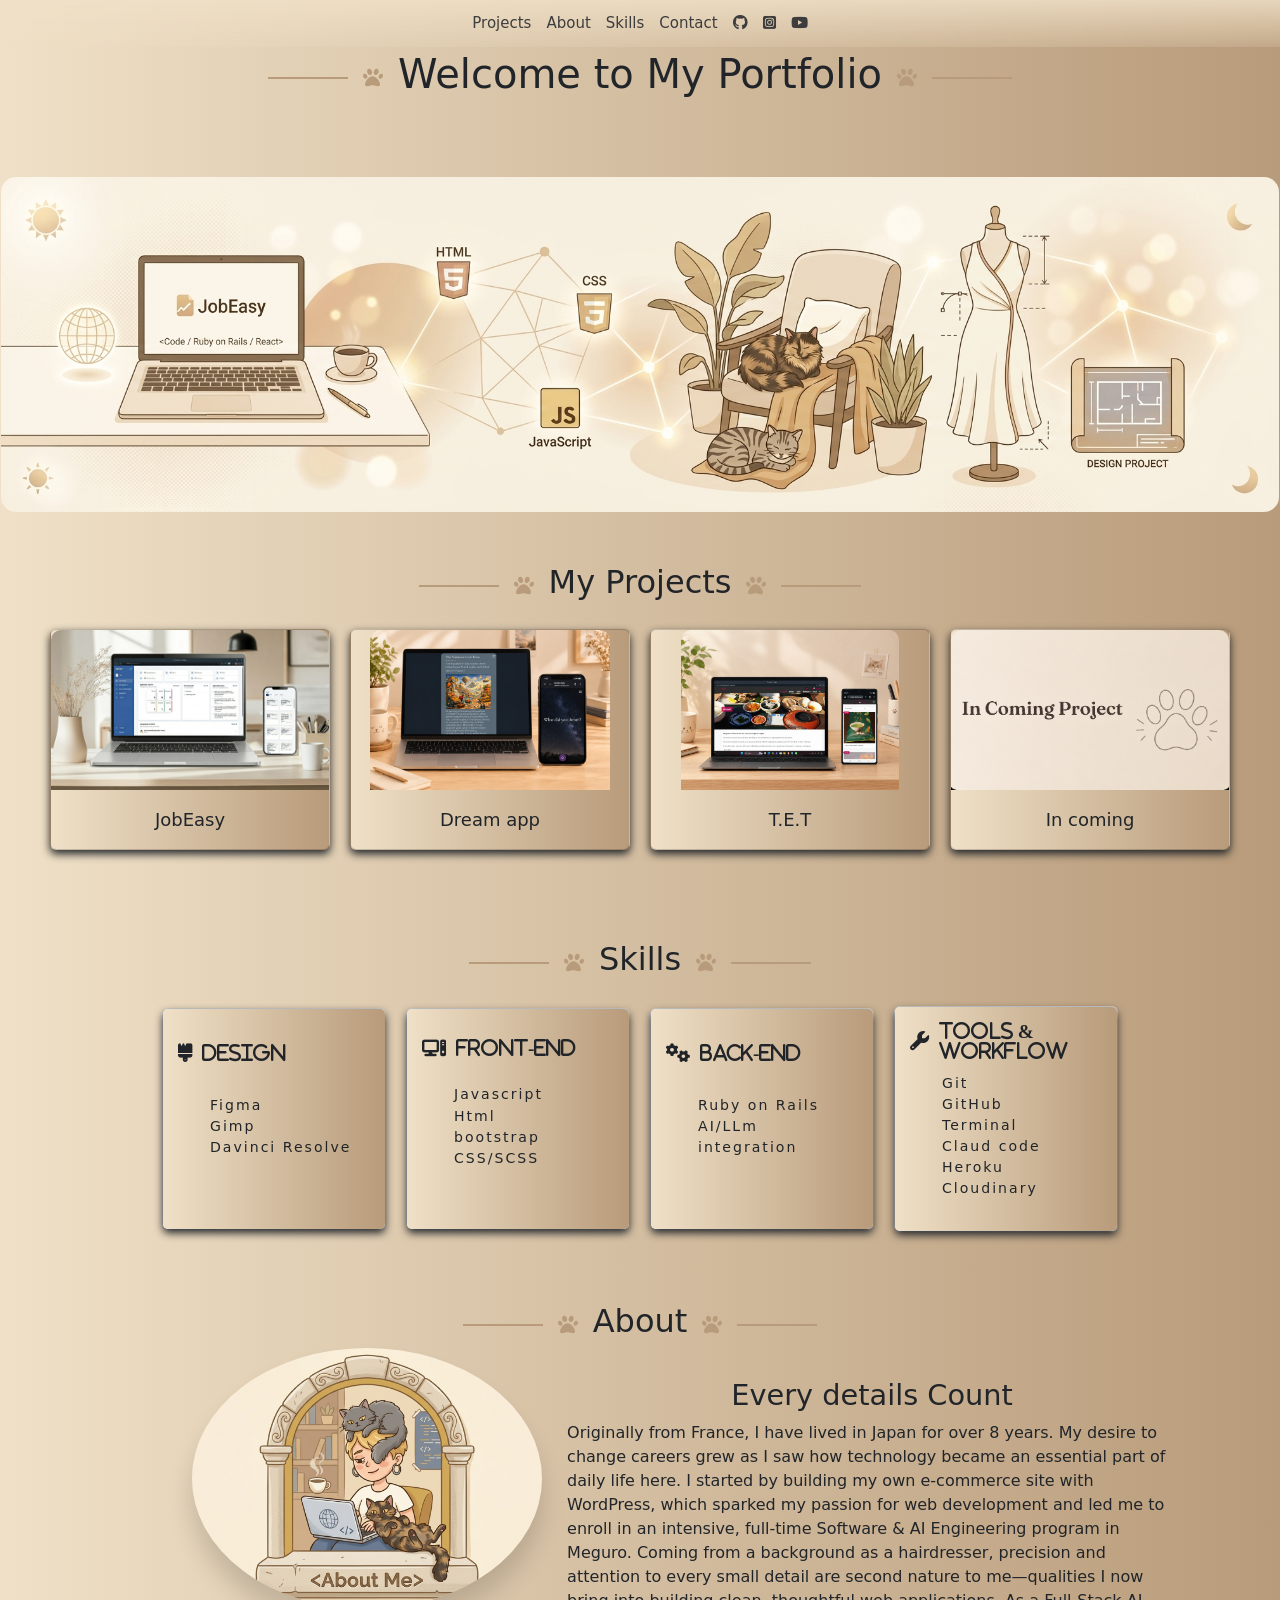
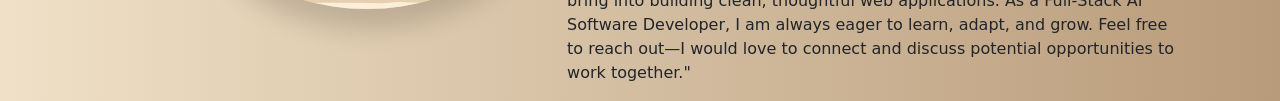
==== commit 00316b0f: "Merge branch 'about-me-section' into contact-section" ====
--- a/index.html
+++ b/index.html
@@ -165,7 +165,7 @@
     </div>
   </section>
 
-  <section class="About">
+  <section class="Projects">
     <div class="title-decoration">
       <span class="line"></span>
       <i class="fa-solid fa-paw"></i>
--- a/style.css
+++ b/style.css
@@ -151,7 +151,15 @@
   display: flex;
 }
 
-
+/*.social-media {
+  display: flex;
+  gap: 12px;
+  font-size: 32px;
+  color: #3D3D3D;
+  align-items: flex-start;
+  text-decoration: none;
+  margin-left: 10%;
+}*/
 
 .Skills {
   display: flex;
@@ -257,7 +265,7 @@
   box-shadow: 0 20px 25px rgba(0, 0, 0, 0.15);
   /* Shadow sitting smoothly on the outside */
   overflow: hidden;
-  margin-left: 10%;
+  margin-left: 15%;
 }
 
 .about-me {
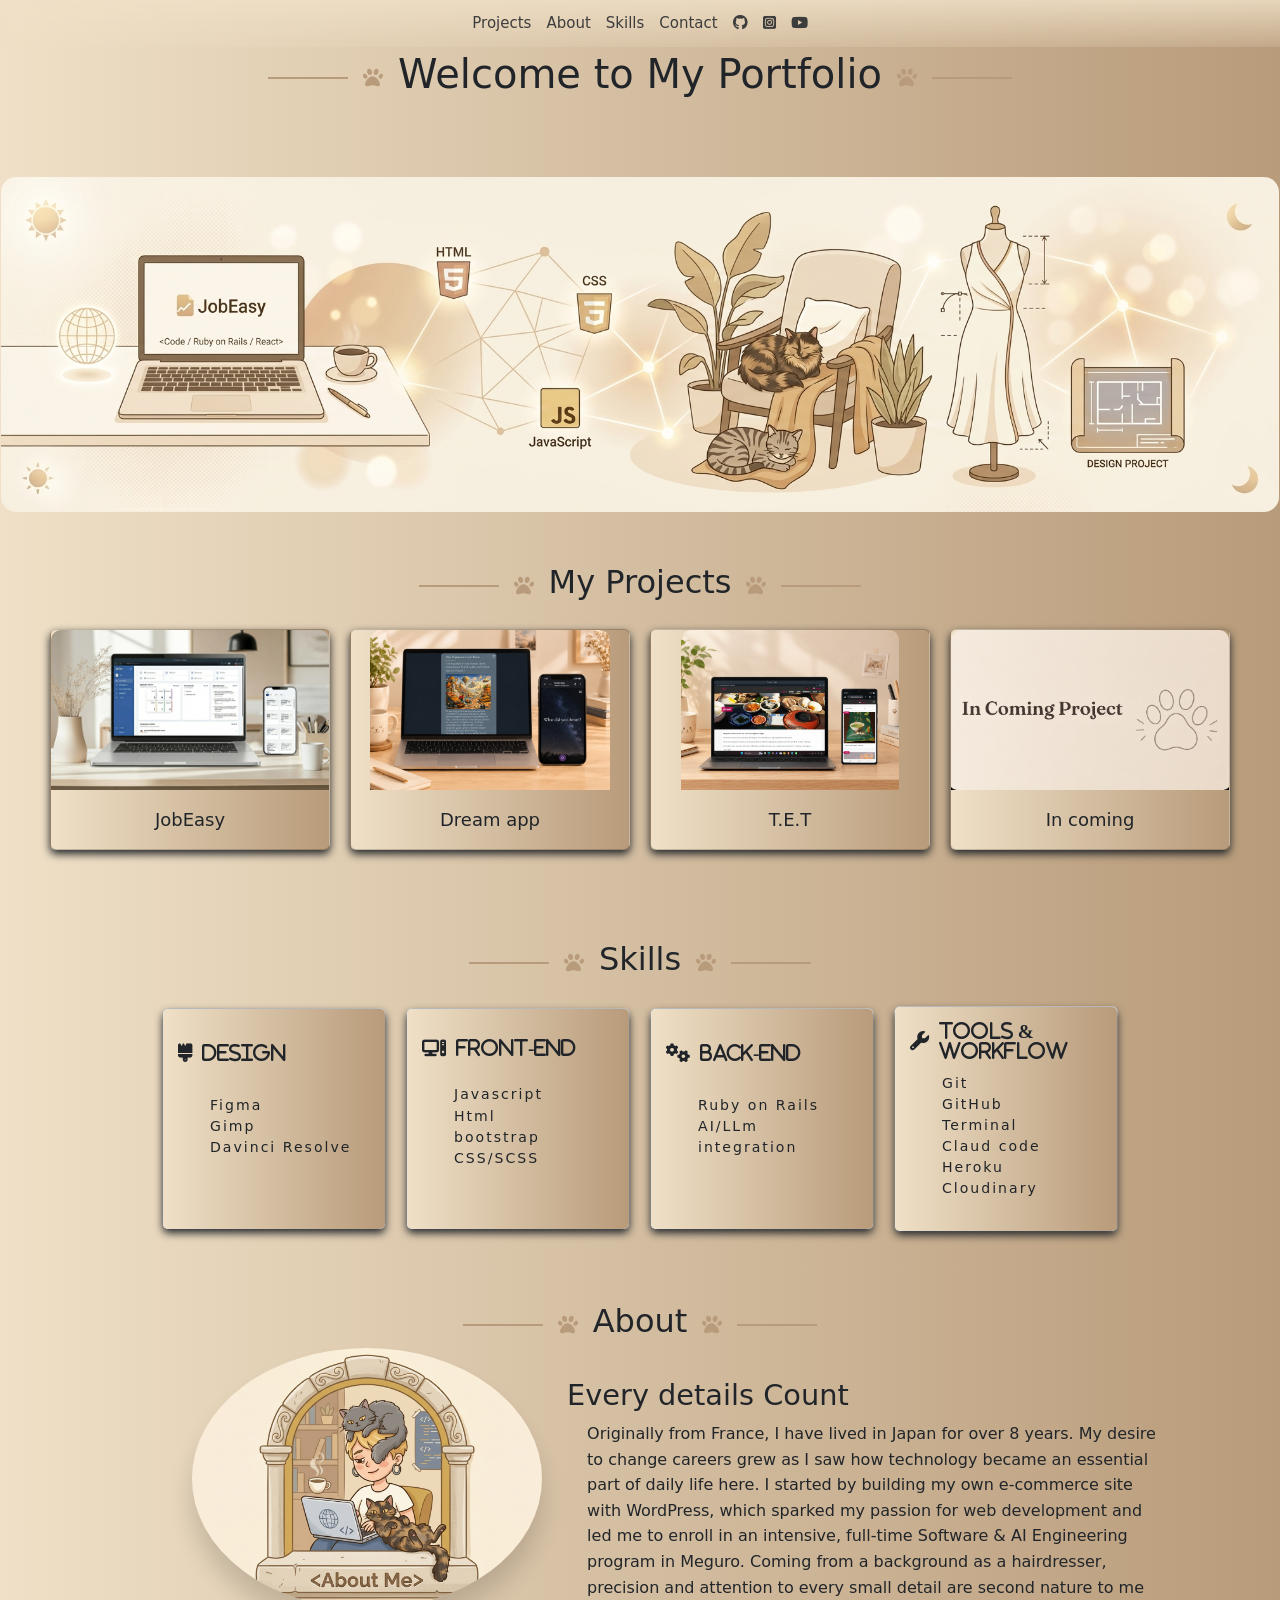
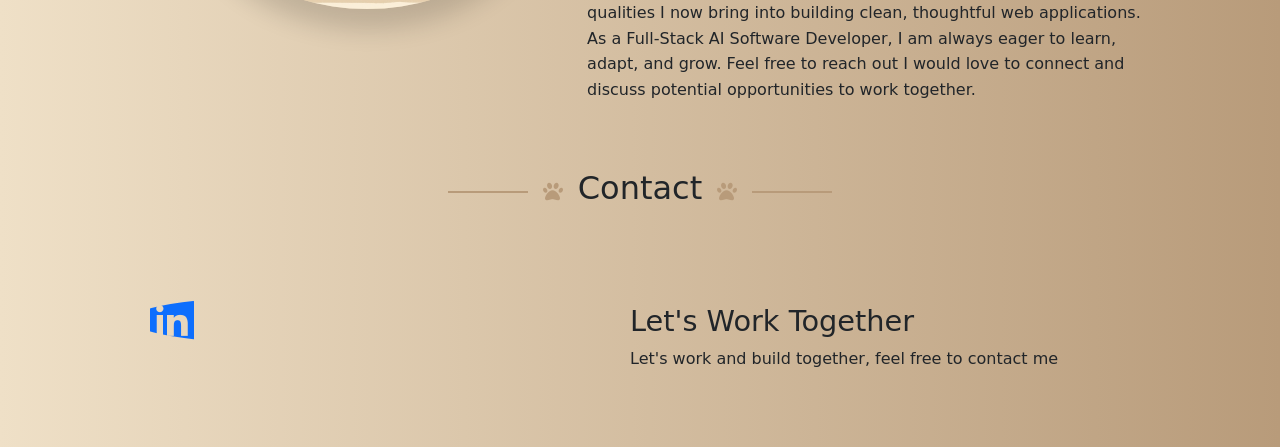
==== commit c1cbbb28: "contact-section" ====
--- a/index.html
+++ b/index.html
@@ -165,7 +165,7 @@
     </div>
   </section>
 
-  <section class="Projects">
+  <section class="About">
     <div class="title-decoration">
       <span class="line"></span>
       <i class="fa-solid fa-paw"></i>
@@ -179,17 +179,44 @@
     </div>
 
     <div class="introduction">
-      <h1 class="title"> Every details Count</h1>
-      <p>Originally from France, I have lived in Japan for over 8 years. My desire to change careers grew as I saw how
+      <h3 class="title"> Every details Count</h3>
+      <p class="paragraphe">Originally from France, I have lived in Japan for over 8 years. My desire to change careers
+        grew as I saw how
         technology became an essential part of daily life here.
         I started by building my own e-commerce site with WordPress, which sparked my passion for web development and
         led me to enroll in an intensive,
         full-time Software & AI Engineering program in Meguro.
         Coming from a background as a hairdresser, precision and attention to every small detail are second nature to
-        me—qualities I now bring into building clean, thoughtful web applications.
+        me qualities I now bring into building clean, thoughtful web applications.
         As a Full-Stack AI Software Developer, I am always eager to learn, adapt, and grow.
-        Feel free to reach out—I would love to connect and discuss potential opportunities to work together."
+        Feel free to reach out I would love to connect and discuss potential opportunities to work together.
       </p>
+    </div>
+  </section>
+
+
+  <section class="Contact">
+    <div class="title-decoration">
+      <span class="line"></span>
+      <i class="fa-solid fa-paw"></i>
+      <h2>Contact</h2>
+      <i class="fa-solid fa-paw"></i>
+      <span class="line"></span>
+
+    </div>
+    </div>
+    <div class="contact-me">
+      <div class="logo">
+        <a href="https://www.linkedin.com/in/molika-haikal-64448b292/" target="_blank" rel="noopner">
+          <i class="fa-brands fa-linkedin"></i>
+        </a>
+        <h3 class="title"> Let's Work Together</h3>
+        <div class="contact-text">
+          <p class="paragraphe-contact">
+            Let's work and build together, feel free to contact me
+          </p>
+        </div>
+      </div>
     </div>
   </section>
   <!--<script src="Hero.js"></script>/-->
--- a/style.css
+++ b/style.css
@@ -295,3 +295,55 @@
   line-height: 1.6;
   /* Adds comfortable spacing between text lines */
 }
+
+@media screen and (min-width: 767px) {
+  .introduction {
+    width: 100%;
+    padding: 0 20px;
+    text-align: left;
+  }
+
+  .paragraphe {
+    text-align: left;
+    width: 100%;
+    max-height: fit-content;
+    max-width: 100%;
+    padding: 0 20px;
+  }
+
+  .title {
+    font-size: 1.8rem;
+  }
+}
+
+.contact-me {
+  /* display: flex;*/
+  align-items: center;
+  width: 55%;
+  max-width: 650px;
+  margin-left: auto;
+  /* gap: 20px;*/
+  margin-bottom: 60px;
+}
+
+.fa-linkedin {
+  /*display: inline-block;*/
+
+  border-radius: 50%;
+  overflow: hidden;
+  /*margin-left: 10px 20px;*/
+  font-size: 50px;
+  /*display: inline-block;*/
+  /*vertical-align: top;*/
+  width: 55%;
+  max-width: 650px;
+  padding: 0 20px;
+  /*text-align: left 15px;*/
+  transform: translate(-500px, 80px);
+
+}
+
+.contact-text {
+  display: flex;
+  flex-direction: column;
+}
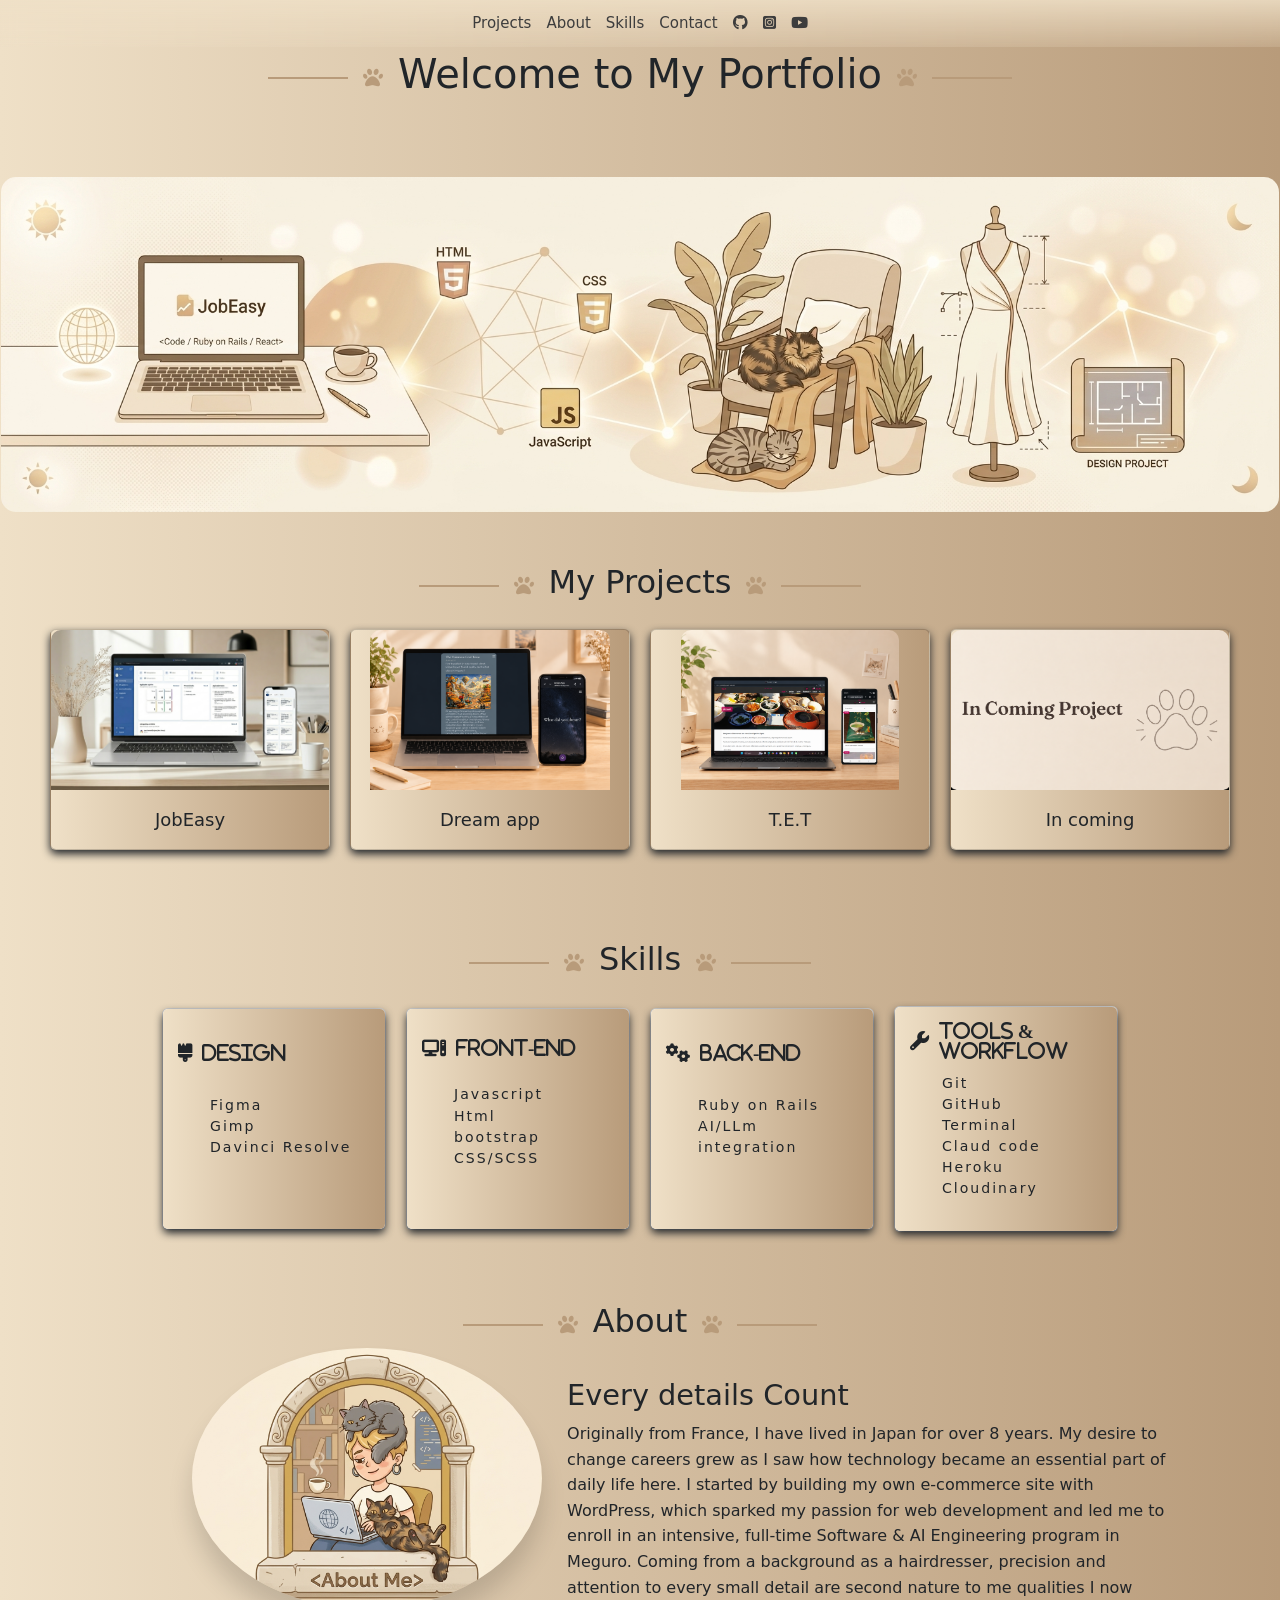
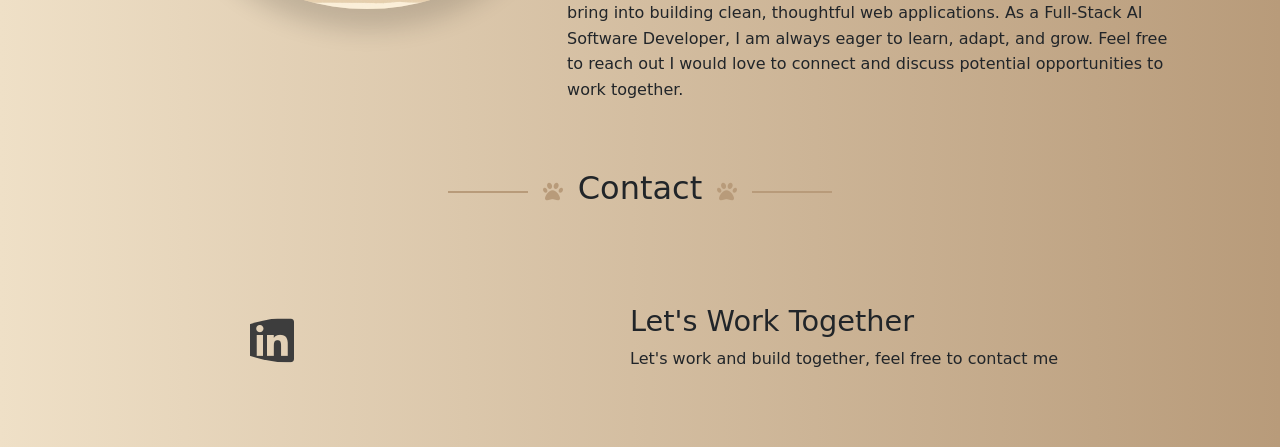
==== commit 2c84ebcc: "contact section and nav links" ====
--- a/index.html
+++ b/index.html
@@ -17,10 +17,10 @@
 
   <header>
     <nav class="menu-nav">
-      <a href="index.html" style="text-decoration: none; color:#3D3D3D"> Projects</a>
-      <a href="index.html" style="text-decoration: none; color:#3D3D3D"> About</a>
-      <a href="index.html" style="text-decoration: none; color:#3D3D3D"> Skills</a>
-      <a href="index.html" style="text-decoration: none; color:#3D3D3D"> Contact</a>
+      <a href="#porjects" style="text-decoration: none; color:#3D3D3D"> Projects</a>
+      <a href="#about" style="text-decoration: none; color:#3D3D3D"> About</a>
+      <a href="#skills" style="text-decoration: none; color:#3D3D3D"> Skills</a>
+      <a href="#contact" style="text-decoration: none; color:#3D3D3D"> Contact</a>
       <a href="https://github.com/molikahaikal-ctrl" target="_blank" style="color:#3D3D3D; text-decoration: none;">
         <i class="fa-brands fa-github"></i>
       </a>
@@ -57,7 +57,7 @@
   </a>
 </div>-->
 
-  <section class="Projects">
+  <section id="porjects" class="Projects">
     <div class="title-decoration">
       <span class="line"></span>
       <i class="fa-solid fa-paw"></i>
@@ -107,7 +107,7 @@
   </section>
 
 
-  <section class="Skills">
+  <section id="skills" class="Skills">
     <div class="title-decoration">
       <span class="line"></span>
       <i class="fa-solid fa-paw"></i>
@@ -165,7 +165,7 @@
     </div>
   </section>
 
-  <section class="About">
+  <section id="about" class="About">
     <div class="title-decoration">
       <span class="line"></span>
       <i class="fa-solid fa-paw"></i>
@@ -195,7 +195,7 @@
   </section>
 
 
-  <section class="Contact">
+  <section id="contact" class="Contact">
     <div class="title-decoration">
       <span class="line"></span>
       <i class="fa-solid fa-paw"></i>
@@ -208,7 +208,7 @@
     <div class="contact-me">
       <div class="logo">
         <a href="https://www.linkedin.com/in/molika-haikal-64448b292/" target="_blank" rel="noopner">
-          <i class="fa-brands fa-linkedin"></i>
+          <i class="fa-brands fa-linkedin" target="_blank" style="color:#3D3D3D; text-decoration: none;"></i>
         </a>
         <h3 class="title"> Let's Work Together</h3>
         <div class="contact-text">
--- a/style.css
+++ b/style.css
@@ -296,7 +296,7 @@
   /* Adds comfortable spacing between text lines */
 }
 
-@media screen and (min-width: 767px) {
+@media screen and (max-width: 767px) {
   .introduction {
     width: 100%;
     padding: 0 20px;
@@ -328,18 +328,17 @@
 
 .fa-linkedin {
   /*display: inline-block;*/
-
   border-radius: 50%;
   overflow: hidden;
   /*margin-left: 10px 20px;*/
   font-size: 50px;
   /*display: inline-block;*/
   /*vertical-align: top;*/
-  width: 55%;
-  max-width: 650px;
+  width: 180px;
+  max-width: none;
   padding: 0 20px;
   /*text-align: left 15px;*/
-  transform: translate(-500px, 80px);
+  transform: translate(-400px, 100px);
 
 }
 
@@ -347,3 +346,17 @@
   display: flex;
   flex-direction: column;
 }
+
+@media screen and (max-width: 767px) {
+  .fa-linkedin {
+    transform: translate(-105px, 90px);
+    width: 180px;
+    max-width: none;
+    overflow: hidden;
+  }
+}
+
+html {
+  scroll-behavior: smooth;
+  scroll-padding-top: 80px;
+}
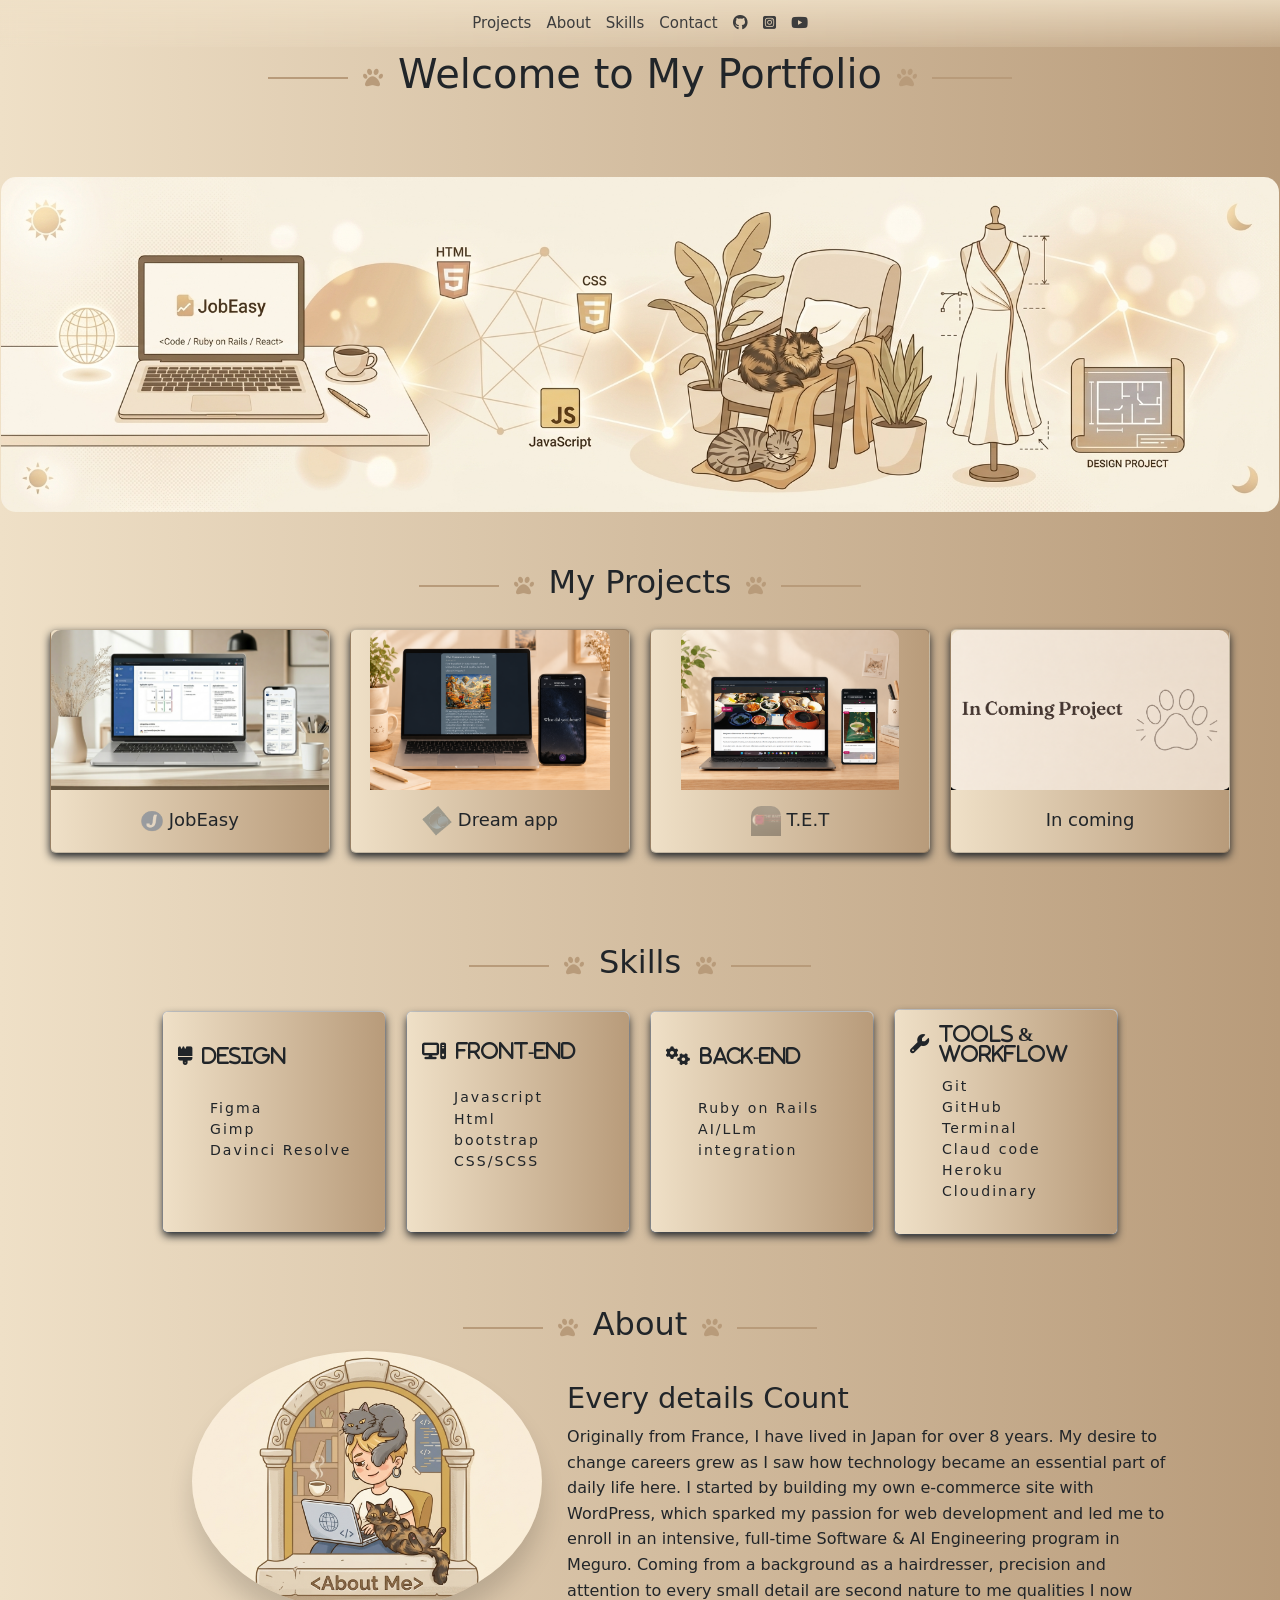
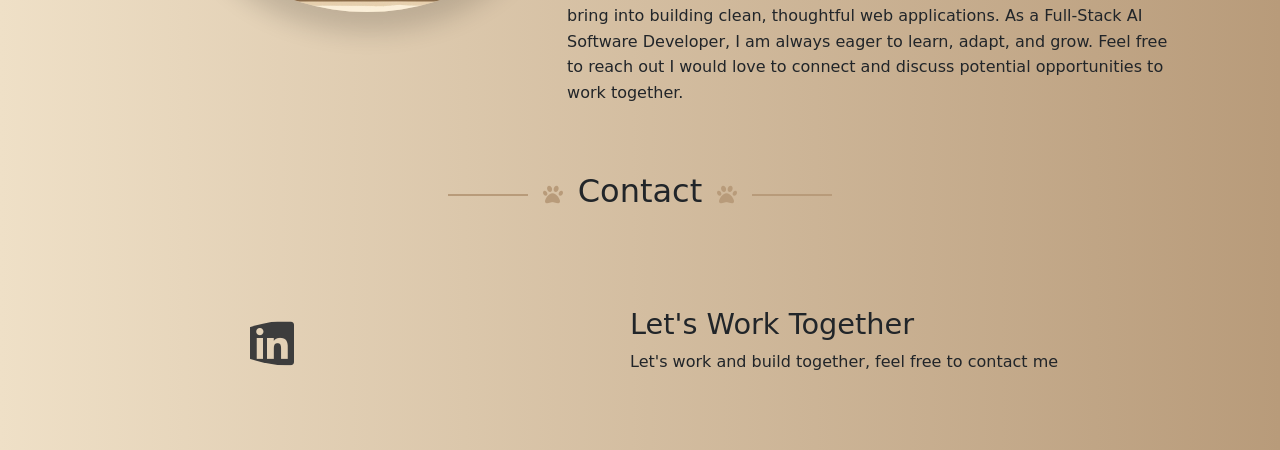
==== commit 2695f276: "logo design and link on the first page" ====
--- a/index.html
+++ b/index.html
@@ -69,10 +69,14 @@
 
     <div class="projects-container">
       <div class="card project-card card-1">
-        <a href="https://job-easy-bdb52d6fee79.herokuapp.com/">
+        <a href="https://www.jobeasy.space/">
           <img src="image/project1-mockup.png" class="card-img-top" alt="JobEasy">
         </a>
         <div class="card-body">
+          <a href="projects-description.html#jobeasy" style="text-decoration: none;">
+            <img class="logo-design" src="image/jobeasy-logo.png" class="project-logo" alt="jobeasy-logo"
+              style="height: 30px; width: auto; text-decoration: none;">
+          </a>
           <span class="project-title">JobEasy</span>
         </div>
       </div>
@@ -82,6 +86,10 @@
           <img src="image/project2-mockup.png" class="card-img-top" alt="Dream app">
         </a>
         <div class="card-body">
+          <a href="projects-description.html#projects-Dreamapp" style="text-decoration: none;">
+            <img class="logo-design" src="image/dreamapp-logo.png" class="project-logo" alt="Dreamapp-logo"
+              style="height: 30px; width: auto; text-decoration: none;">
+          </a>
           <span class="project-title">Dream app</span>
         </div>
       </div>
@@ -92,6 +100,10 @@
           <img src="image/project3-mockup.png" class="card-img-top" alt="T.E.T">
         </a>
         <div class="card-body">
+          <a href="projects-description.html#projects-TET" style="text-decoration: none;">
+            <img class="logo-design" src="image/tet-logo.png" class="project-logo" alt="TET-logo"
+              style="height: 30px; width: auto; text-decoration: none;">
+          </a>
           <span class="project-title">T.E.T</span>
         </div>
       </div>
--- a/style.css
+++ b/style.css
@@ -107,6 +107,15 @@
     transform: translate(0, 0);
   }
 }
+
+
+
+.project-logo {
+  width: 15px;
+}
+
+
+
 
 /* Title Decoration & Lines Fix */
 .title-decoration {
@@ -360,3 +369,123 @@
   scroll-behavior: smooth;
   scroll-padding-top: 80px;
 }
+
+
+
+@keyframes slideProject {
+  from {
+    transform: translate(-250px, -200px);
+    opacity: 0;
+  }
+
+  to {
+    transform: translate(0, 0);
+    opacity: 1;
+  }
+}
+
+.card-jobeasy {
+  display: flex;
+  align-items: flex-start;
+  margin: 20px 60px;
+  gap: 40px;
+  animation: slideProject 0.7s ease-out both;
+  animation-delay: 0.2s;
+  box-shadow: 0 20px 25px rgba(0, 0, 0, 0.15);
+}
+
+#carousel-card-jobeasySlidesOnly {
+  display: flex;
+  width: 100%;
+  max-width: 500px;
+  height: 350px;
+  align-items: flex-start;
+  margin: 20px 60px;
+  gap: 40px;
+  animation: slideProject 0.7s ease-out both;
+  animation-delay: 0.2s;
+}
+
+.card-body-jobeasy {
+  display: flex;
+  flex-direction: column;
+  margin-top: 25px;
+  margin-left: 20px;
+
+
+}
+
+.card-dreamapp {
+  display: flex;
+  align-items: flex-start;
+  margin: 20px 60px;
+  gap: 40px;
+  animation: slideProject 0.7s ease-out both;
+  animation-delay: 0.2s;
+  box-shadow: 0 20px 25px rgba(0, 0, 0, 0.15);
+}
+
+#carousel-card-dreamappSlidesOnly {
+  display: flex;
+  width: 100%;
+  max-width: 500px;
+  height: 350px;
+  align-items: flex-start;
+  margin: 20px 60px;
+  gap: 40px;
+  animation: slideProject 0.7s ease-out both;
+  animation-delay: 0.2s;
+}
+
+.card-body-dreamapp {
+  display: flex;
+  flex-direction: column;
+  margin-top: 25px;
+  margin-left: 20px;
+
+}
+
+
+
+.card-TET {
+  display: flex;
+  align-items: flex-start;
+  margin: 20px 60px;
+  gap: 40px;
+  animation: slideProject 0.7s ease-out both;
+  animation-delay: 0.2s;
+  box-shadow: 0 20px 25px rgba(0, 0, 0, 0.15);
+}
+
+#carousel-card-TETSlidesOnly {
+  display: flex;
+  width: 100%;
+  max-width: 500px;
+  height: 350px;
+  align-items: flex-start;
+  margin: 20px 60px;
+  gap: 40px;
+  animation: slideProject 0.6s ease-out both;
+  animation-delay: 0.2s;
+}
+
+.card-body-TET {
+  display: flex;
+  flex-direction: column;
+  margin-top: 25px;
+  margin-left: 20px;
+}
+
+.logo-design {
+  /* Controls logo see-through effect */
+  opacity: 0.3;
+
+  /* Smooth transition for the hover effect */
+  transition: all 0.3s ease;
+}
+
+/* Color/brightness change on hover */
+.logo-design:hover {
+  opacity: 1;
+  filter: brightness(1.2);
+}
